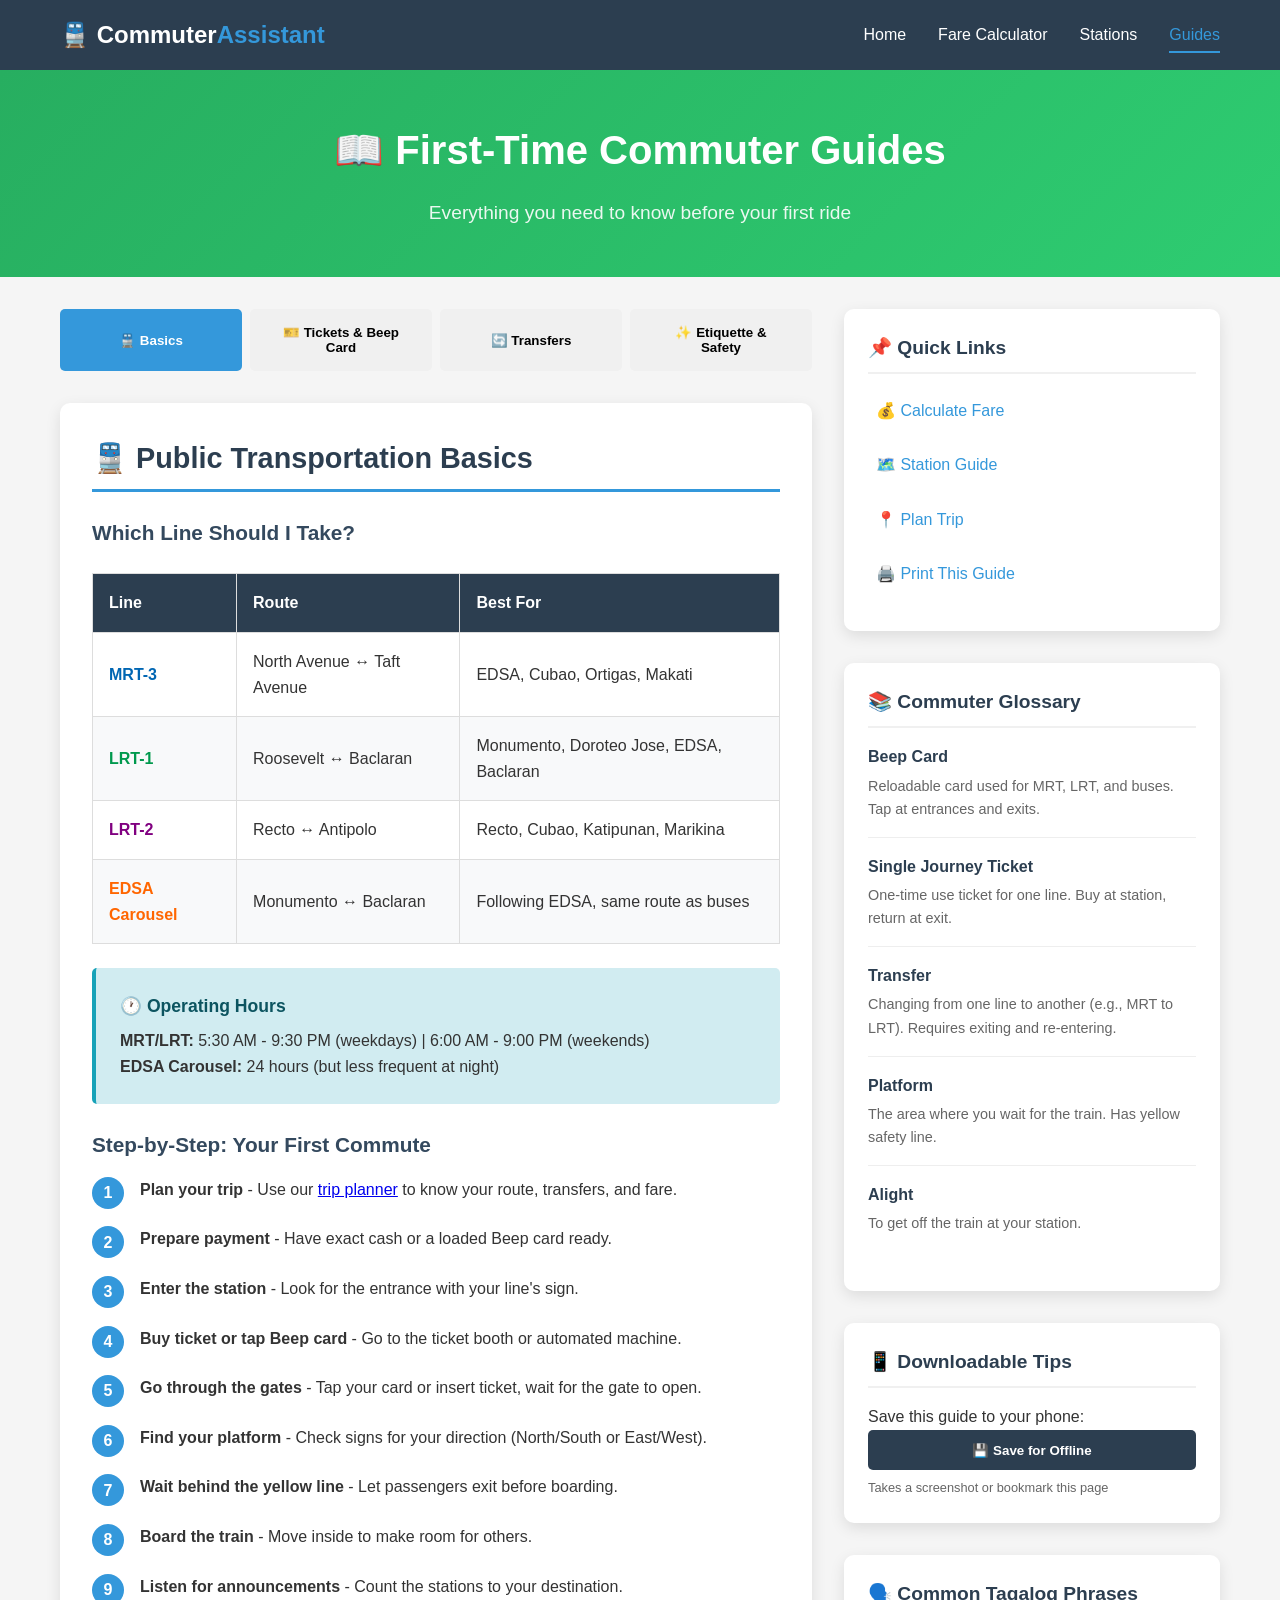
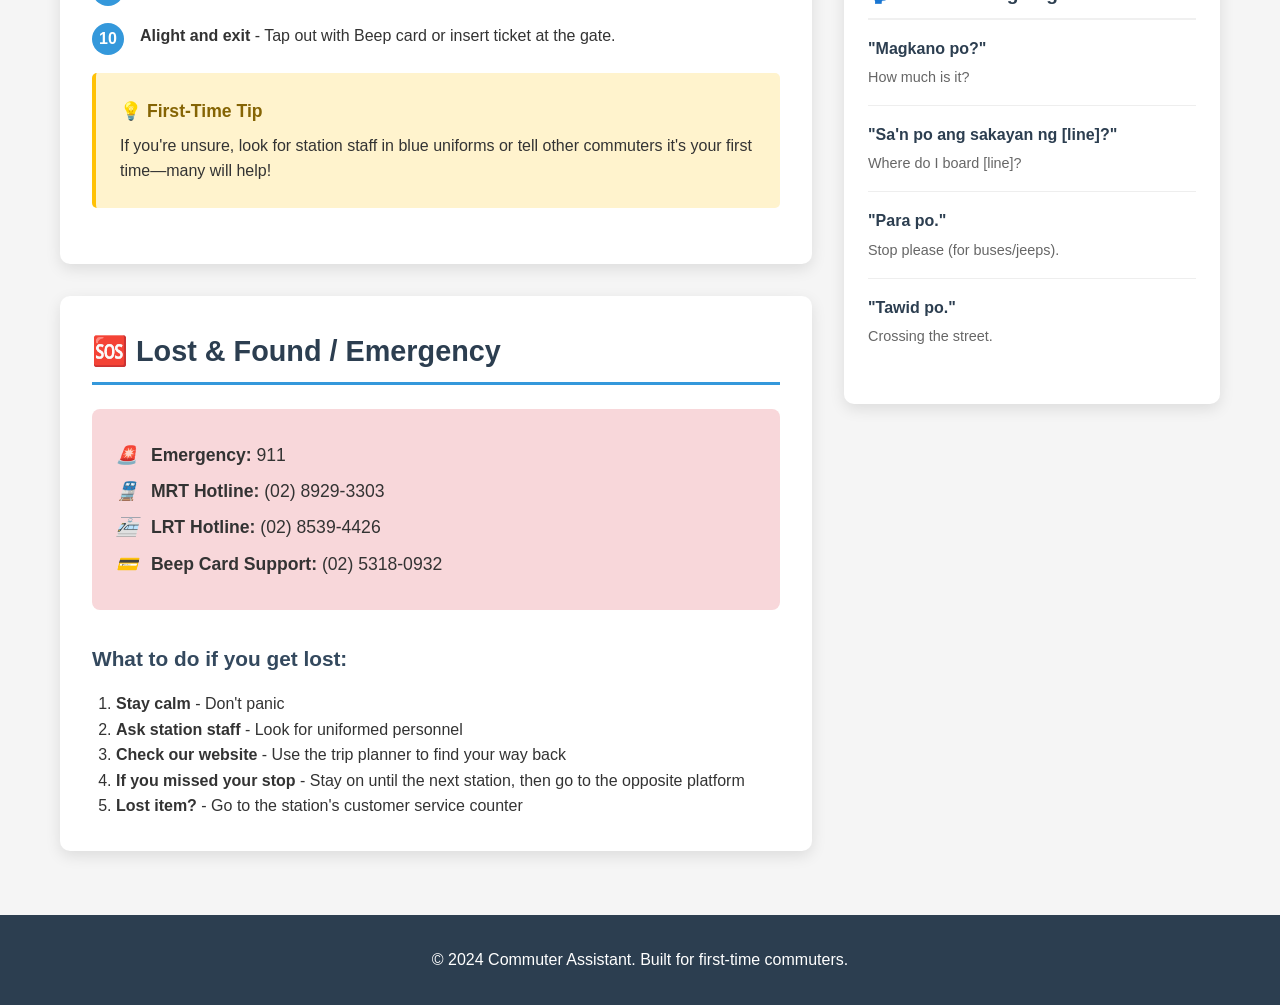
==== guides.html @ 5b96f2d3 "STS Prototype" ====
<!DOCTYPE html>
<html lang="en">
<head>
    <meta charset="UTF-8">
    <meta name="viewport" content="width=device-width, initial-scale=1.0">
    <title>Beginner's Guides | Commuter Assistant</title>
    <link rel="stylesheet" href="css/style.css">
    <style>
        /* Additional styles for guides page */
        .guides-hero {
            background: linear-gradient(135deg, #27ae60 0%, #2ecc71 100%);
            color: white;
            text-align: center;
            padding: 3rem 0;
        }

        .guides-hero h2 {
            font-size: 2.5rem;
            margin-bottom: 1rem;
        }

        .guides-hero p {
            font-size: 1.2rem;
            opacity: 0.9;
        }

        .guides-container {
            display: grid;
            grid-template-columns: 2fr 1fr;
            gap: 2rem;
            margin-top: 2rem;
        }

        /* Main guide content */
        .guide-section {
            background: white;
            border-radius: 10px;
            padding: 2rem;
            margin-bottom: 2rem;
            box-shadow: 0 5px 15px rgba(0,0,0,0.1);
        }

        .guide-section h3 {
            color: #2c3e50;
            margin-bottom: 1.5rem;
            font-size: 1.8rem;
            border-bottom: 3px solid #3498db;
            padding-bottom: 0.5rem;
        }

        .guide-section h4 {
            color: #34495e;
            margin: 1.5rem 0 1rem 0;
            font-size: 1.3rem;
        }

        .guide-section h4:first-of-type {
            margin-top: 0;
        }

        .step-by-step {
            list-style: none;
            padding: 0;
        }

        .step-by-step li {
            margin-bottom: 1.5rem;
            padding-left: 3rem;
            position: relative;
            counter-increment: step-counter;
        }

        .step-by-step {
            counter-reset: step-counter;
        }

        .step-by-step li::before {
            content: counter(step-counter);
            position: absolute;
            left: 0;
            top: 0;
            width: 2rem;
            height: 2rem;
            background: #3498db;
            color: white;
            border-radius: 50%;
            display: flex;
            align-items: center;
            justify-content: center;
            font-weight: bold;
        }

        .tip-box {
            background: #fff3cd;
            border-left: 4px solid #ffc107;
            padding: 1.5rem;
            margin: 1.5rem 0;
            border-radius: 5px;
        }

        .tip-box h5 {
            color: #856404;
            margin-bottom: 0.5rem;
            font-size: 1.1rem;
        }

        .warning-box {
            background: #f8d7da;
            border-left: 4px solid #dc3545;
            padding: 1.5rem;
            margin: 1.5rem 0;
            border-radius: 5px;
        }

        .warning-box h5 {
            color: #721c24;
            margin-bottom: 0.5rem;
            font-size: 1.1rem;
        }

        .info-box {
            background: #d1ecf1;
            border-left: 4px solid #17a2b8;
            padding: 1.5rem;
            margin: 1.5rem 0;
            border-radius: 5px;
        }

        .info-box h5 {
            color: #0c5460;
            margin-bottom: 0.5rem;
            font-size: 1.1rem;
        }

        .guide-image-placeholder {
            background: #f0f0f0;
            border-radius: 10px;
            padding: 2rem;
            text-align: center;
            margin: 1rem 0;
            border: 2px dashed #ccc;
        }

        .guide-image-placeholder i {
            font-size: 3rem;
            color: #999;
            display: block;
            margin-bottom: 1rem;
        }

        /* Sidebar */
        .guides-sidebar {
            position: sticky;
            top: 2rem;
            height: fit-content;
        }

        .sidebar-widget {
            background: white;
            border-radius: 10px;
            padding: 1.5rem;
            margin-bottom: 2rem;
            box-shadow: 0 5px 15px rgba(0,0,0,0.1);
        }

        .sidebar-widget h4 {
            color: #2c3e50;
            margin-bottom: 1rem;
            font-size: 1.2rem;
            border-bottom: 2px solid #f0f0f0;
            padding-bottom: 0.5rem;
        }

        .quick-links {
            list-style: none;
            padding: 0;
        }

        .quick-links li {
            margin-bottom: 0.8rem;
        }

        .quick-links a {
            color: #3498db;
            text-decoration: none;
            display: block;
            padding: 0.5rem;
            border-radius: 5px;
            transition: background 0.3s;
        }

        .quick-links a:hover {
            background: #f0f0f0;
            color: #2980b9;
        }

        .glossary-term {
            margin-bottom: 1rem;
            padding-bottom: 1rem;
            border-bottom: 1px solid #eee;
        }

        .glossary-term:last-child {
            border-bottom: none;
        }

        .glossary-term strong {
            color: #2c3e50;
            display: block;
            margin-bottom: 0.3rem;
        }

        .glossary-term p {
            color: #666;
            font-size: 0.9rem;
            margin: 0;
        }

        .emergency-numbers {
            background: #f8d7da;
            border-radius: 8px;
            padding: 1rem;
        }

        .emergency-numbers p {
            margin: 0.5rem 0;
            font-size: 1.1rem;
        }

        .emergency-numbers i {
            margin-right: 0.5rem;
            color: #dc3545;
        }

        .print-guide {
            text-align: center;
            margin-top: 1rem;
        }

        .print-btn {
            background: #2c3e50;
            color: white;
            border: none;
            padding: 0.8rem 1.5rem;
            border-radius: 5px;
            cursor: pointer;
            font-weight: 600;
            transition: background 0.3s;
            width: 100%;
        }

        .print-btn:hover {
            background: #34495e;
        }

        /* Tab navigation for guides */
        .guide-tabs {
            display: flex;
            gap: 0.5rem;
            margin-bottom: 2rem;
            flex-wrap: wrap;
        }

        .guide-tab {
            padding: 1rem 2rem;
            background: #f0f0f0;
            border: none;
            border-radius: 5px;
            cursor: pointer;
            font-weight: 600;
            transition: all 0.3s;
            flex: 1;
            min-width: 150px;
        }

        .guide-tab:hover {
            background: #e0e0e0;
        }

        .guide-tab.active {
            background: #3498db;
            color: white;
        }

        .guide-content {
            display: none;
        }

        .guide-content.active {
            display: block;
        }

        /* Comparison table */
        .comparison-table {
            width: 100%;
            border-collapse: collapse;
            margin: 1.5rem 0;
        }

        .comparison-table th,
        .comparison-table td {
            padding: 1rem;
            text-align: left;
            border: 1px solid #ddd;
        }

        .comparison-table th {
            background: #2c3e50;
            color: white;
        }

        .comparison-table tr:nth-child(even) {
            background: #f8f9fa;
        }

        .comparison-table tr:hover {
            background: #e8f4f8;
        }

        @media (max-width: 768px) {
            .guides-container {
                grid-template-columns: 1fr;
            }
            
            .guides-sidebar {
                position: static;
            }
            
            .guide-tabs {
                flex-direction: column;
            }
        }
    </style>
</head>
<body>
    <header>
        <nav class="navbar">
            <div class="container">
                <h1 class="logo">🚆 Commuter<span>Assistant</span></h1>
                <ul class="nav-menu">
                    <li><a href="index.html">Home</a></li>
                    <li><a href="fare.html">Fare Calculator</a></li>
                    <li><a href="stations.html">Stations</a></li>
                    <li><a href="guides.html" class="active">Guides</a></li>
                </ul>
            </div>
        </nav>
    </header>

    <main>
        <section class="guides-hero">
            <div class="container">
                <h2>📖 First-Time Commuter Guides</h2>
                <p>Everything you need to know before your first ride</p>
            </div>
        </section>

        <div class="container">
            <div class="guides-container">
                <!-- Main Content -->
                <div class="guides-main">
                    <!-- Guide Tabs -->
                    <div class="guide-tabs">
                        <button class="guide-tab active" data-tab="basics">🚆 Basics</button>
                        <button class="guide-tab" data-tab="tickets">🎫 Tickets & Beep Card</button>
                        <button class="guide-tab" data-tab="transfers">🔄 Transfers</button>
                        <button class="guide-tab" data-tab="etiquette">✨ Etiquette & Safety</button>
                    </div>

                    <!-- Guide: Basics -->
                    <div id="guide-basics" class="guide-content active">
                        <div class="guide-section">
                            <h3>🚆 Public Transportation Basics</h3>
                            
                            <h4>Which Line Should I Take?</h4>
                            
                            <table class="comparison-table">
                                <thead>
                                    <tr>
                                        <th>Line</th>
                                        <th>Route</th>
                                        <th>Best For</th>
                                    </tr>
                                </thead>
                                <tbody>
                                    <tr>
                                        <td><strong style="color: #0066b3;">MRT-3</strong></td>
                                        <td>North Avenue ↔ Taft Avenue</td>
                                        <td>EDSA, Cubao, Ortigas, Makati</td>
                                    </tr>
                                    <tr>
                                        <td><strong style="color: #00994d;">LRT-1</strong></td>
                                        <td>Roosevelt ↔ Baclaran</td>
                                        <td>Monumento, Doroteo Jose, EDSA, Baclaran</td>
                                    </tr>
                                    <tr>
                                        <td><strong style="color: #800080;">LRT-2</strong></td>
                                        <td>Recto ↔ Antipolo</td>
                                        <td>Recto, Cubao, Katipunan, Marikina</td>
                                    </tr>
                                    <tr>
                                        <td><strong style="color: #ff6600;">EDSA Carousel</strong></td>
                                        <td>Monumento ↔ Baclaran</td>
                                        <td>Following EDSA, same route as buses</td>
                                    </tr>
                                </tbody>
                            </table>

                            <div class="info-box">
                                <h5>🕐 Operating Hours</h5>
                                <p><strong>MRT/LRT:</strong> 5:30 AM - 9:30 PM (weekdays) | 6:00 AM - 9:00 PM (weekends)</p>
                                <p><strong>EDSA Carousel:</strong> 24 hours (but less frequent at night)</p>
                            </div>

                            <h4>Step-by-Step: Your First Commute</h4>
                            
                            <ol class="step-by-step">
                                <li>
                                    <strong>Plan your trip</strong> - Use our <a href="index.html">trip planner</a> to know your route, transfers, and fare.
                                </li>
                                <li>
                                    <strong>Prepare payment</strong> - Have exact cash or a loaded Beep card ready.
                                </li>
                                <li>
                                    <strong>Enter the station</strong> - Look for the entrance with your line's sign.
                                </li>
                                <li>
                                    <strong>Buy ticket or tap Beep card</strong> - Go to the ticket booth or automated machine.
                                </li>
                                <li>
                                    <strong>Go through the gates</strong> - Tap your card or insert ticket, wait for the gate to open.
                                </li>
                                <li>
                                    <strong>Find your platform</strong> - Check signs for your direction (North/South or East/West).
                                </li>
                                <li>
                                    <strong>Wait behind the yellow line</strong> - Let passengers exit before boarding.
                                </li>
                                <li>
                                    <strong>Board the train</strong> - Move inside to make room for others.
                                </li>
                                <li>
                                    <strong>Listen for announcements</strong> - Count the stations to your destination.
                                </li>
                                <li>
                                    <strong>Alight and exit</strong> - Tap out with Beep card or insert ticket at the gate.
                                </li>
                            </ol>

                            <div class="tip-box">
                                <h5>💡 First-Time Tip</h5>
                                <p>If you're unsure, look for station staff in blue uniforms or tell other commuters it's your first time—many will help!</p>
                            </div>
                        </div>
                    </div>

                    <!-- Guide: Tickets & Beep Card -->
                    <div id="guide-tickets" class="guide-content">
                        <div class="guide-section">
                            <h3>🎫 Tickets & Beep Card Guide</h3>
                            
                            <h4>Option 1: Single Journey Ticket</h4>
                            <p>Good for one trip on one line. Buy at ticket booths or vending machines.</p>
                            
                            <ol class="step-by-step">
                                <li>
                                    <strong>Check the fare</strong> - Use our <a href="fare.html">fare calculator</a> to know the amount.
                                </li>
                                <li>
                                    <strong>Go to the ticket booth</strong> - Tell the cashier your destination station.
                                </li>
                                <li>
                                    <strong>Pay exact fare</strong> - Cashiers may not have change for large bills.
                                </li>
                                <li>
                                    <strong>Get your ticket</strong> - It's a small plastic card with magnetic strip.
                                </li>
                                <li>
                                    <strong>Insert at entrance gate</strong> - Ticket pops out on top, take it.
                                </li>
                                <li>
                                    <strong>Keep your ticket</strong> - You'll need it to exit.
                                </li>
                                <li>
                                    <strong>Insert at exit gate</strong> - Gate keeps the ticket, you walk through.
                                </li>
                            </ol>

                            <h4 style="margin-top: 2rem;">Option 2: Beep Card (Recommended)</h4>
                            <p>A reloadable card that works on MRT, LRT, and select buses. Saves time and gives small discounts.</p>
                            
                            <ol class="step-by-step">
                                <li>
                                    <strong>Buy a Beep card</strong> - At any station ticket booth. Cost: ₱100 (includes ₱80 load).
                                </li>
                                <li>
                                    <strong>Check your balance</strong> - Tap on the red scanner at station entrances.
                                </li>
                                <li>
                                    <strong>Reload when low</strong> - At ticket booths, vending machines, or convenience stores (7-Eleven, Ministop).
                                </li>
                                <li>
                                    <strong>Tap at entrance</strong> - Green light means success, red means insufficient balance.
                                </li>
                                <li>
                                    <strong>Tap at exit</strong> - Always tap out, or you'll be charged maximum fare next time.
                                </li>
                            </ol>

                            <div class="tip-box">
                                <h5>💰 Beep Card Tips</h5>
                                <ul style="margin-left: 1.5rem;">
                                    <li>Minimum load: ₱100 for new cards</li>
                                    <li>Maximum load: ₱10,000</li>
                                    <li>Keep card away from magnets and phones (can demagnetize)</li>
                                    <li>Register your card at beep.com.ph to protect balance if lost</li>
                                    <li>Student and senior discounts available with valid ID (must be verified at station)</li>
                                </ul>
                            </div>

                            <div class="warning-box">
                                <h5>⚠️ Common Mistakes</h5>
                                <ul style="margin-left: 1.5rem;">
                                    <li><strong>Not tapping out</strong> - You'll be charged maximum fare next time</li>
                                    <li><strong>Insufficient balance</strong> - Can't enter; reload at vending machines inside station</li>
                                    <li><strong>Losing your single journey ticket</strong> - You'll have to pay again to exit</li>
                                </ul>
                            </div>
                        </div>
                    </div>

                    <!-- Guide: Transfers -->
                    <div id="guide-transfers" class="guide-content">
                        <div class="guide-section">
                            <h3>🔄 How to Transfer Between Lines</h3>
                            
                            <h4>Major Transfer Stations</h4>
                            
                            <table class="comparison-table">
                                <thead>
                                    <tr>
                                        <th>Transfer Point</th>
                                        <th>Connect</th>
                                        <th>How to Transfer</th>
                                    </tr>
                                </thead>
                                <tbody>
                                    <tr>
                                        <td><strong>Araneta Center-Cubao</strong></td>
                                        <td>MRT-3 ↔ LRT-2</td>
                                        <td>Exit MRT station, walk through Farmers Plaza to LRT-2 (5-7 minutes)</td>
                                    </tr>
                                    <tr>
                                        <td><strong>EDSA / Taft Avenue</strong></td>
                                        <td>LRT-1 ↔ MRT-3</td>
                                        <td>Walk from LRT-1 EDSA station to MRT-3 Taft station via connecting walkway (3-5 minutes)</td>
                                    </tr>
                                    <tr>
                                        <td><strong>Doroteo Jose / Recto</strong></td>
                                        <td>LRT-1 ↔ LRT-2</td>
                                        <td>Exit LRT-1 Doroteo Jose, walk to LRT-2 Recto station via covered walkway (3-4 minutes)</td>
                                    </tr>
                                    <tr>
                                        <td><strong>Monumento</strong></td>
                                        <td>LRT-1 ↔ EDSA Carousel</td>
                                        <td>LRT-1 station is above; EDSA Carousel stops below on EDSA</td>
                                    </tr>
                                </tbody>
                            </table>

                            <h4 style="margin-top: 2rem;">Step-by-Step: Transferring at Cubao</h4>
                            
                            <ol class="step-by-step">
                                <li>
                                    <strong>Alight at MRT-3 Araneta Center-Cubao</strong> - Follow signs to "Exit A" or "Farmers Plaza"
                                </li>
                                <li>
                                    <strong>Exit the paid area</strong> - Tap out with Beep card or insert ticket
                                </li>
                                <li>
                                    <strong>Walk through Farmers Plaza</strong> - Go straight, pass the food court
                                </li>
                                <li>
                                    <strong>Exit Farmers Plaza</strong> - Cross the street toward Gateway Mall
                                </li>
                                <li>
                                    <strong>Look for LRT-2 signs</strong> - Entrance is near Gateway Mall
                                </li>
                                <li>
                                    <strong>Enter LRT-2 station</strong> - Buy new ticket or tap Beep card
                                </li>
                                <li>
                                    <strong>Go to platform</strong> - Check if you need East (Antipolo) or West (Recto)
                                </li>
                            </ol>

                            <div class="tip-box">
                                <h5>💡 Transfer Tips</h5>
                                <ul style="margin-left: 1.5rem;">
                                    <li>You need a separate ticket or Beep card for each line (no free transfers)</li>
                                    <li>Beep cards work on all lines - just tap in and out at each station</li>
                                    <li>During rush hour, transfers can be very crowded - allow extra time</li>
                                    <li>Follow the crowd - many commuters make these transfers daily</li>
                                </ul>
                            </div>

                            <div class="warning-box">
                                <h5>⚠️ Important</h5>
                                <p>You cannot transfer without exiting and re-entering. You must pay separate fares for each line unless using a Beep card (still pays separately but no need to buy new ticket).</p>
                            </div>
                        </div>
                    </div>

                    <!-- Guide: Etiquette & Safety -->
                    <div id="guide-etiquette" class="guide-content">
                        <div class="guide-section">
                            <h3>✨ Commuter Etiquette & Safety</h3>
                            
                            <h4>Train Etiquette (The Unspoken Rules)</h4>
                            
                            <ul style="margin-left: 1.5rem; margin-bottom: 2rem;">
                                <li><strong>Let passengers exit first</strong> - Stand on the sides, not in front of the door</li>
                                <li><strong>Move inside</strong> - Don't block the doors; move toward the center</li>
                                <li><strong>Give up seats</strong> - For elderly, pregnant, persons with disabilities, and parents with children</li>
                                <li><strong>No eating or drinking</strong> - Not allowed inside stations or trains</li>
                                <li><strong>Keep volume low</strong> - Use headphones, speak quietly</li>
                                <li><strong>No leaning on poles</strong> - Others need to hold them</li>
                                <li><strong>Keep bags in front</strong> - Creates more space and prevents pickpocketing</li>
                            </ul>

                            <h4>Safety Tips</h4>
                            
                            <div class="row" style="display: grid; grid-template-columns: 1fr 1fr; gap: 1rem;">
                                <div class="info-box">
                                    <h5>✅ DO</h5>
                                    <ul style="margin-left: 1.5rem;">
                                        <li>Keep valuables in front pockets</li>
                                        <li>Be aware of your surroundings</li>
                                        <li>Know your exit before arriving</li>
                                        <li>Use designated waiting areas</li>
                                        <li>Report suspicious items to security</li>
                                    </ul>
                                </div>
                                
                                <div class="warning-box">
                                    <h5>❌ DON'T</h5>
                                    <ul style="margin-left: 1.5rem;">
                                        <li>Use phone near doors (snatching risk)</li>
                                        <li>Fall asleep - you might miss your stop</li>
                                        <li>Board overcrowded trains (wait for next)</li>
                                        <li>Give money to strangers</li>
                                    </ul>
                                </div>
                            </div>

                            <h4 style="margin-top: 2rem;">Rush Hour Survival Guide</h4>
                            
                            <p><strong>Peak hours:</strong> 7:00-9:00 AM and 5:00-8:00 PM (weekdays)</p>
                            
                            <ol class="step-by-step">
                                <li>
                                    <strong>Arrive early</strong> - Queues can be 15-30 minutes long
                                </li>
                                <li>
                                    <strong>Have payment ready</strong> - Beep card is fastest
                                </li>
                                <li>
                                    <strong>Position yourself wisely</strong> - First car is usually less crowded
                                </li>
                                <li>
                                    <strong>Let people off first</strong> - Otherwise no one can move
                                </li>
                                <li>
                                    <strong>Move to the center</strong> - Don't block doors
                                </li>
                                <li>
                                    <strong>Be patient</strong> - Everyone is trying to get to work/school too
                                </li>
                            </ol>

                            <div class="tip-box">
                                <h5>🎒 What to Bring</h5>
                                <ul style="margin-left: 1.5rem;">
                                    <li>Beep card or exact cash</li>
                                    <li>Water (but don't drink inside train)</li>
                                    <li>Hand sanitizer</li>
                                    <li>Face mask (still required in some stations)</li>
                                    <li>Phone with data (for our website!)</li>
                                </ul>
                            </div>
                        </div>
                    </div>

                    <!-- Lost & Found Section -->
                    <div class="guide-section">
                        <h3>🆘 Lost & Found / Emergency</h3>
                        
                        <div class="emergency-numbers" style="background: #f8d7da; padding: 1.5rem;">
                            <p><i>🚨</i> <strong>Emergency:</strong> 911</p>
                            <p><i>🚆</i> <strong>MRT Hotline:</strong> (02) 8929-3303</p>
                            <p><i>🚈</i> <strong>LRT Hotline:</strong> (02) 8539-4426</p>
                            <p><i>💳</i> <strong>Beep Card Support:</strong> (02) 5318-0932</p>
                        </div>

                        <h4 style="margin-top: 2rem;">What to do if you get lost:</h4>
                        <ol style="margin-left: 1.5rem;">
                            <li><strong>Stay calm</strong> - Don't panic</li>
                            <li><strong>Ask station staff</strong> - Look for uniformed personnel</li>
                            <li><strong>Check our website</strong> - Use the trip planner to find your way back</li>
                            <li><strong>If you missed your stop</strong> - Stay on until the next station, then go to the opposite platform</li>
                            <li><strong>Lost item?</strong> - Go to the station's customer service counter</li>
                        </ol>
                    </div>
                </div>

                <!-- Sidebar -->
                <div class="guides-sidebar">
                    <div class="sidebar-widget">
                        <h4>📌 Quick Links</h4>
                        <ul class="quick-links">
                            <li><a href="fare.html">💰 Calculate Fare</a></li>
                            <li><a href="stations.html">🗺️ Station Guide</a></li>
                            <li><a href="index.html">📍 Plan Trip</a></li>
                            <li><a href="#" onclick="window.print(); return false;">🖨️ Print This Guide</a></li>
                        </ul>
                    </div>

                    <div class="sidebar-widget">
                        <h4>📚 Commuter Glossary</h4>
                        
                        <div class="glossary-term">
                            <strong>Beep Card</strong>
                            <p>Reloadable card used for MRT, LRT, and buses. Tap at entrances and exits.</p>
                        </div>
                        
                        <div class="glossary-term">
                            <strong>Single Journey Ticket</strong>
                            <p>One-time use ticket for one line. Buy at station, return at exit.</p>
                        </div>
                        
                        <div class="glossary-term">
                            <strong>Transfer</strong>
                            <p>Changing from one line to another (e.g., MRT to LRT). Requires exiting and re-entering.</p>
                        </div>
                        
                        <div class="glossary-term">
                            <strong>Platform</strong>
                            <p>The area where you wait for the train. Has yellow safety line.</p>
                        </div>
                        
                        <div class="glossary-term">
                            <strong>Alight</strong>
                            <p>To get off the train at your station.</p>
                        </div>
                    </div>

                    <div class="sidebar-widget">
                        <h4>📱 Downloadable Tips</h4>
                        <p>Save this guide to your phone:</p>
                        <button class="print-btn" onclick="saveForOffline()">💾 Save for Offline</button>
                        <p style="font-size: 0.8rem; margin-top: 0.5rem; color: #666;">Takes a screenshot or bookmark this page</p>
                    </div>

                    <div class="sidebar-widget">
                        <h4>🗣️ Common Tagalog Phrases</h4>
                        
                        <div class="glossary-term">
                            <strong>"Magkano po?"</strong>
                            <p>How much is it?</p>
                        </div>
                        
                        <div class="glossary-term">
                            <strong>"Sa'n po ang sakayan ng [line]?"</strong>
                            <p>Where do I board [line]?</p>
                        </div>
                        
                        <div class="glossary-term">
                            <strong>"Para po."</strong>
                            <p>Stop please (for buses/jeeps).</p>
                        </div>
                        
                        <div class="glossary-term">
                            <strong>"Tawid po."</strong>
                            <p>Crossing the street.</p>
                        </div>
                    </div>
                </div>
            </div>
        </div>
    </main>

    <footer>
        <div class="container">
            <p>&copy; 2024 Commuter Assistant. Built for first-time commuters.</p>
        </div>
    </footer>

    <script>
        // Guides page JavaScript
        
        document.addEventListener('DOMContentLoaded', function() {
            // Setup guide tabs
            setupGuideTabs();
        });

        function setupGuideTabs() {
            const tabs = document.querySelectorAll('.guide-tab');
            
            tabs.forEach(tab => {
                tab.addEventListener('click', function() {
                    // Remove active class from all tabs and content
                    tabs.forEach(t => t.classList.remove('active'));
                    document.querySelectorAll('.guide-content').forEach(c => c.classList.remove('active'));
                    
                    // Add active class to clicked tab
                    this.classList.add('active');
                    
                    // Show corresponding content
                    const tabId = this.dataset.tab;
                    document.getElementById(`guide-${tabId}`).classList.add('active');
                    
                    // Scroll to top of guides
                    document.querySelector('.guides-main').scrollIntoView({ behavior: 'smooth' });
                });
            });
        }

        function saveForOffline() {
            // Simple instruction for users
            alert('📱 To save for offline:\n\n• Chrome/Edge: Right click → Save as\n• Mobile: Take a screenshot\n• Or bookmark this page');
        }

        // Handle print
        window.onbeforeprint = function() {
            // Optional: expand all sections before printing
            document.querySelectorAll('.guide-tab').forEach(t => t.classList.remove('active'));
            document.querySelectorAll('.guide-content').forEach(c => c.classList.add('active'));
        };

        // Check if user is on mobile and show appropriate message
        if (/Mobi|Android/i.test(navigator.userAgent)) {
            console.log('Mobile user - optimized layout loaded');
        }
    </script>
</body>
</html>
---- css/style.css ----
/* Reset and Base Styles */
* {
    margin: 0;
    padding: 0;
    box-sizing: border-box;
}

body {
    font-family: 'Segoe UI', Tahoma, Geneva, Verdana, sans-serif;
    line-height: 1.6;
    color: #333;
    background-color: #f5f5f5;
}

.container {
    max-width: 1200px;
    margin: 0 auto;
    padding: 0 20px;
}

/* Navigation */
.navbar {
    background-color: #2c3e50;
    color: white;
    padding: 1rem 0;
    box-shadow: 0 2px 5px rgba(0,0,0,0.1);
}

.navbar .container {
    display: flex;
    justify-content: space-between;
    align-items: center;
}

.logo {
    font-size: 1.5rem;
    font-weight: bold;
}

.logo span {
    color: #3498db;
}

.nav-menu {
    display: flex;
    list-style: none;
    gap: 2rem;
}

.nav-menu a {
    color: white;
    text-decoration: none;
    padding: 0.5rem 0;
    transition: color 0.3s;
}

.nav-menu a:hover,
.nav-menu a.active {
    color: #3498db;
    border-bottom: 2px solid #3498db;
}

/* Hero Section */
.hero {
    background: linear-gradient(135deg, #667eea 0%, #764ba2 100%);
    color: white;
    text-align: center;
    padding: 4rem 0;
}

.hero h2 {
    font-size: 2.5rem;
    margin-bottom: 1rem;
}

.hero p {
    font-size: 1.2rem;
    opacity: 0.9;
}

/* Features Section */
.features {
    padding: 4rem 0;
}

.features h3 {
    text-align: center;
    margin-bottom: 3rem;
    font-size: 2rem;
}

.feature-grid {
    display: grid;
    grid-template-columns: repeat(auto-fit, minmax(250px, 1fr));
    gap: 2rem;
}

.feature-card {
    background: white;
    padding: 2rem;
    border-radius: 10px;
    text-align: center;
    box-shadow: 0 5px 15px rgba(0,0,0,0.1);
    cursor: pointer;
    transition: transform 0.3s, box-shadow 0.3s;
}

.feature-card:hover {
    transform: translateY(-5px);
    box-shadow: 0 8px 25px rgba(0,0,0,0.15);
}

.feature-icon {
    font-size: 3rem;
    margin-bottom: 1rem;
}

.feature-card h4 {
    margin-bottom: 0.5rem;
    color: #2c3e50;
}

.feature-card p {
    color: #666;
    font-size: 0.9rem;
}

/* Quick Planner */
.quick-planner {
    background: white;
    padding: 3rem 0;
}

.quick-planner h3 {
    text-align: center;
    margin-bottom: 2rem;
    font-size: 1.8rem;
}

.planner-box {
    max-width: 600px;
    margin: 0 auto;
    background: #f8f9fa;
    padding: 2rem;
    border-radius: 10px;
    box-shadow: 0 2px 10px rgba(0,0,0,0.1);
}

.form-group {
    margin-bottom: 1rem;
}

.form-group label {
    display: block;
    margin-bottom: 0.5rem;
    font-weight: 600;
    color: #2c3e50;
}

.form-group select {
    width: 100%;
    padding: 0.8rem;
    border: 1px solid #ddd;
    border-radius: 5px;
    font-size: 1rem;
}

.btn-primary {
    width: 100%;
    padding: 1rem;
    background: #3498db;
    color: white;
    border: none;
    border-radius: 5px;
    font-size: 1rem;
    font-weight: 600;
    cursor: pointer;
    transition: background 0.3s;
}

.btn-primary:hover {
    background: #2980b9;
}

/* Trip Result */
.trip-result {
    margin-top: 2rem;
    padding: 1.5rem;
    background: #e8f4f8;
    border-radius: 5px;
    border-left: 4px solid #3498db;
}

.trip-result h4 {
    margin-bottom: 1rem;
    color: #2c3e50;
}

.trip-result ol {
    margin-left: 1.5rem;
    color: #333;
}

.trip-result li {
    margin-bottom: 0.5rem;
}

/* Footer */
footer {
    background: #2c3e50;
    color: white;
    text-align: center;
    padding: 2rem 0;
    margin-top: 2rem;
}

/* Responsive Design */
@media (max-width: 768px) {
    .nav-menu {
        display: none; /* For mobile, you'd want a hamburger menu */
    }
    
    .hero h2 {
        font-size: 2rem;
    }
    
    .feature-grid {
        grid-template-columns: 1fr;
    }
}
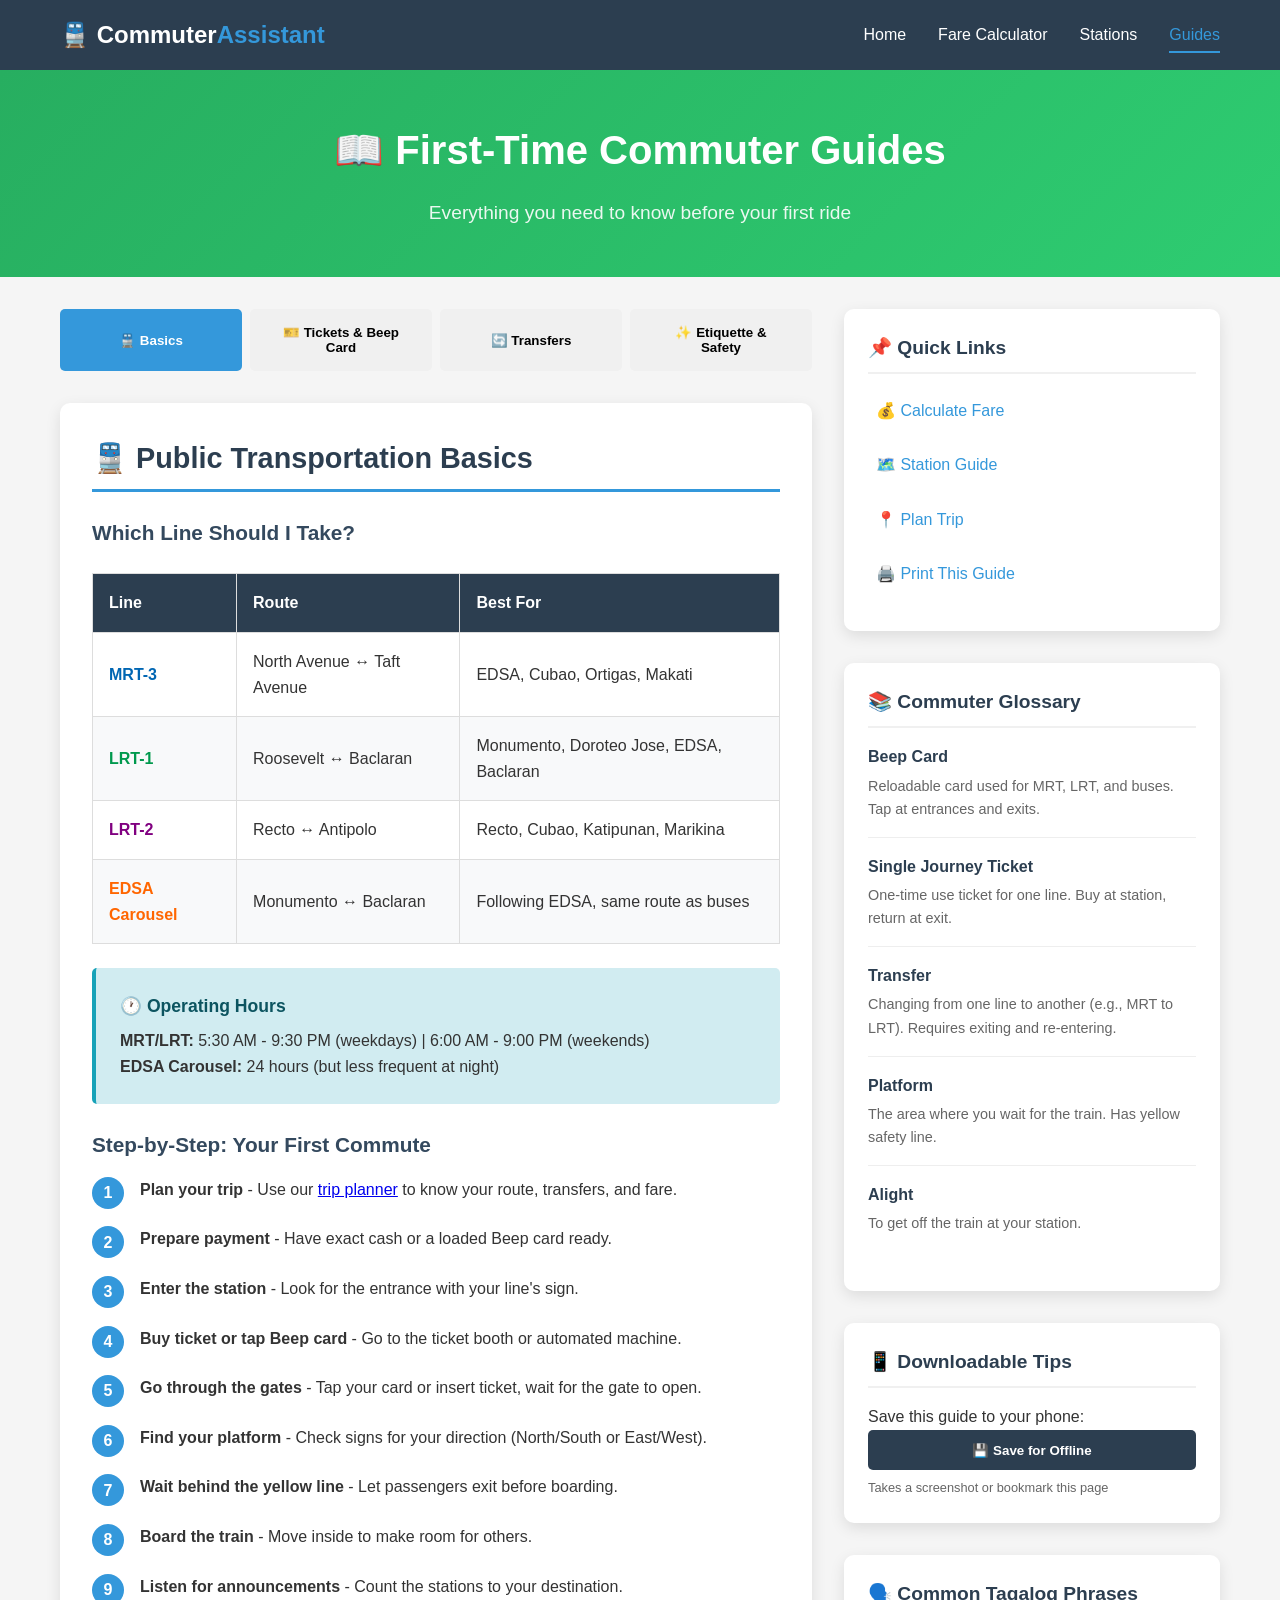
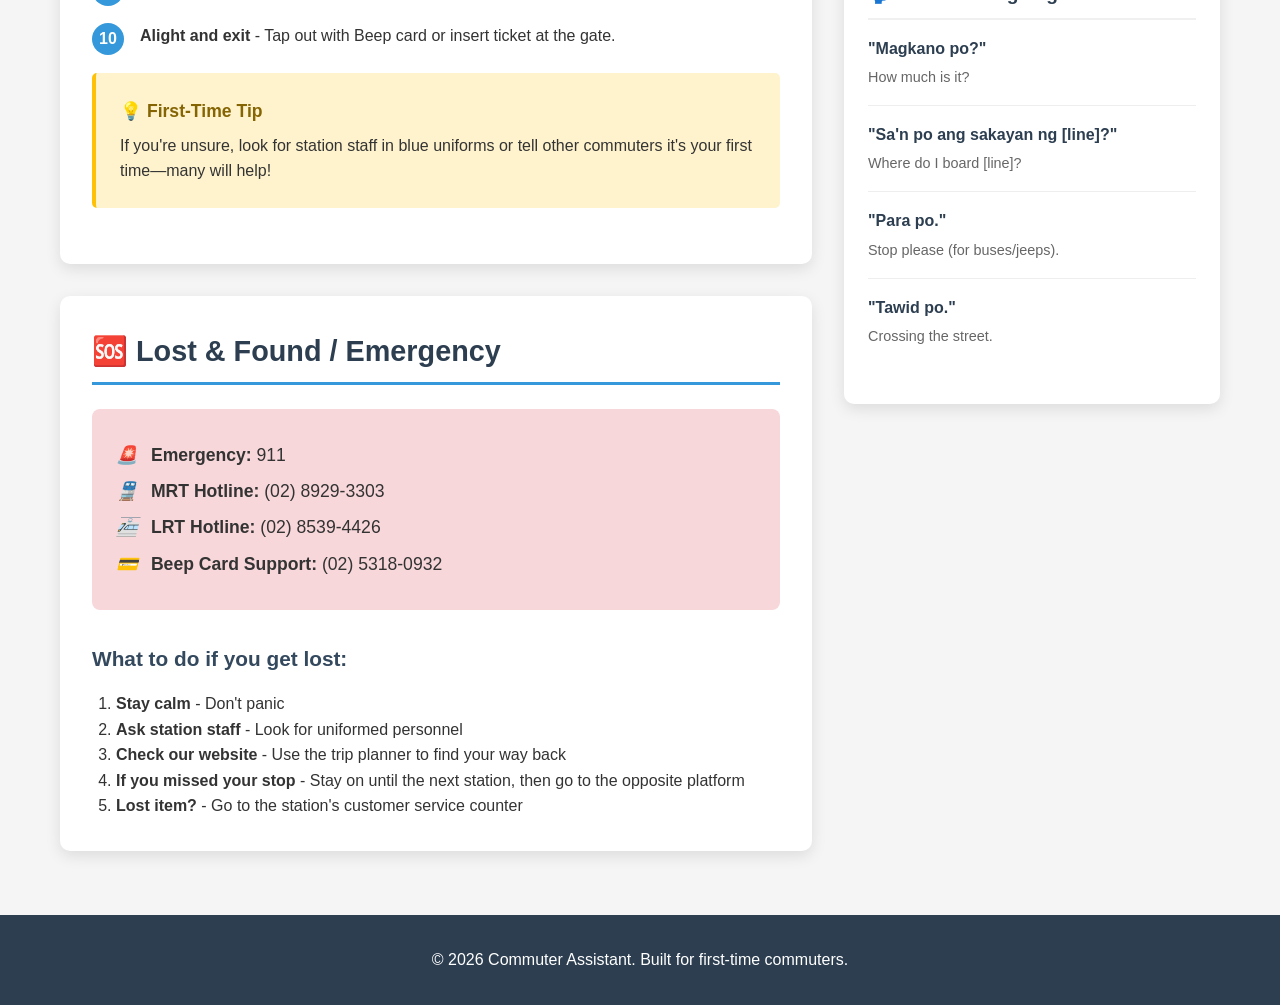
==== commit c4838a2e: "Fixed edsa calc fare" ====
--- a/guides.html
+++ b/guides.html
@@ -791,7 +791,7 @@
 
     <footer>
         <div class="container">
-            <p>&copy; 2024 Commuter Assistant. Built for first-time commuters.</p>
+            <p>&copy; 2026 Commuter Assistant. Built for first-time commuters.</p>
         </div>
     </footer>
 
